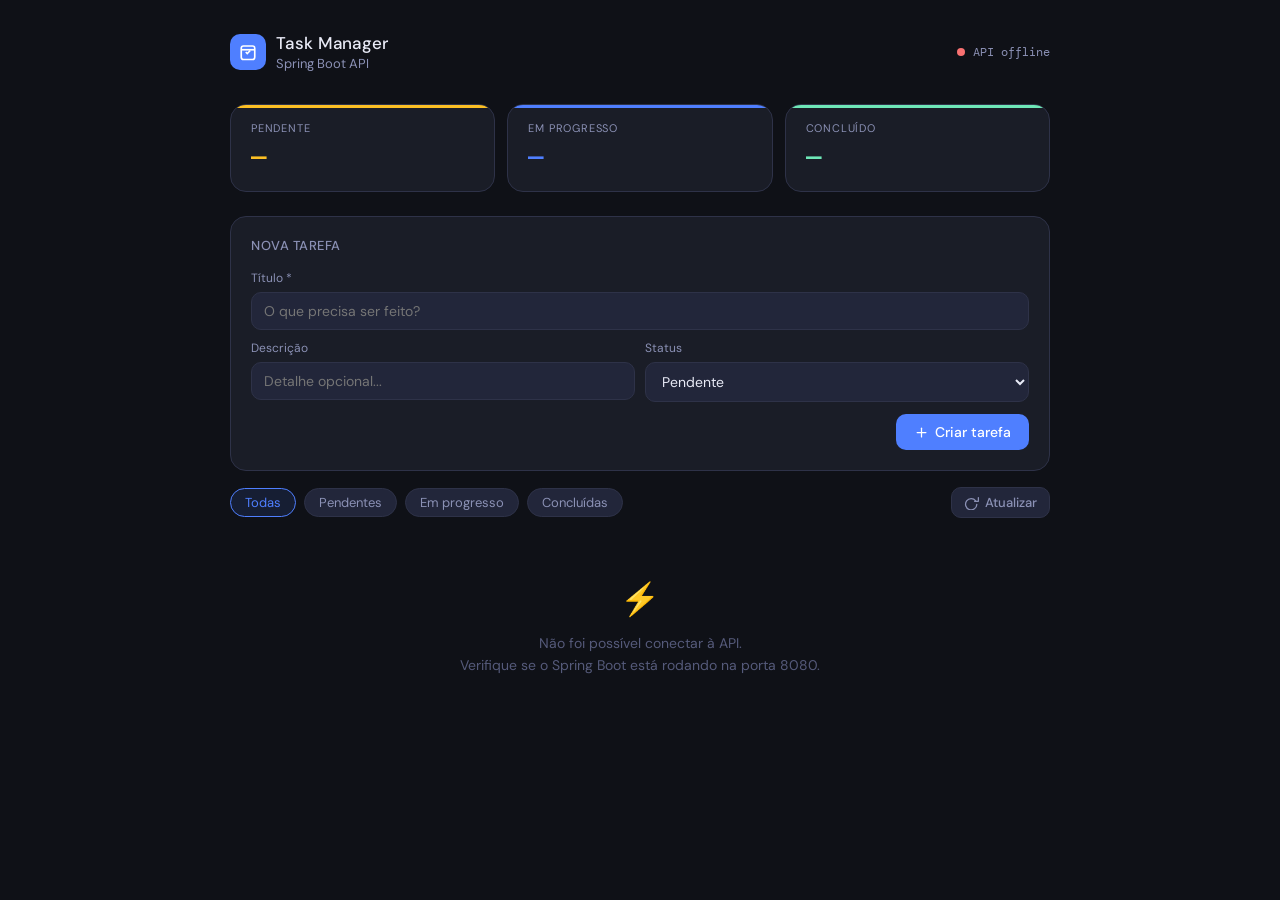
==== src/main/resources/static/index.html @ 9f009d77 "feat: add frontend interface" ====
<!DOCTYPE html>
<html lang="pt-BR">
<head>
  <meta charset="UTF-8" />
  <meta name="viewport" content="width=device-width, initial-scale=1.0" />
  <title>Task Manager</title>
  <link rel="preconnect" href="https://fonts.googleapis.com" />
  <link href="https://fonts.googleapis.com/css2?family=DM+Sans:wght@400;500&family=DM+Mono:wght@400;500&display=swap" rel="stylesheet" />
  <style>
    *{box-sizing:border-box;margin:0;padding:0}
    :root{
      --bg:#0f1117;--surface:#1a1d27;--surface2:#22263a;--border:#2e3248;
      --accent:#4f7fff;--accent2:#6ee7b7;--danger:#f87171;--warn:#fbbf24;
      --txt:#e8eaf6;--txt2:#8b91b5;--txt3:#555a7a;
      --pending:#fbbf24;--inprogress:#4f7fff;--completed:#6ee7b7;
      --r:10px;--r2:16px;
    }
    body{font-family:'DM Sans',sans-serif;background:var(--bg);color:var(--txt);min-height:100vh;padding:0}

    .app{max-width:860px;margin:0 auto;padding:2rem 1.25rem}

    .header{display:flex;align-items:center;justify-content:space-between;margin-bottom:2rem}
    .logo{display:flex;align-items:center;gap:10px}
    .logo-icon{width:36px;height:36px;background:var(--accent);border-radius:10px;display:flex;align-items:center;justify-content:center}
    .logo-icon svg{width:18px;height:18px;fill:none;stroke:#fff;stroke-width:2.2}
    .logo h1{font-size:17px;font-weight:500;letter-spacing:.3px}
    .logo span{color:var(--txt2);font-size:13px;margin-top:1px;display:block}

    .status-bar{display:flex;gap:8px;align-items:center}
    .dot{width:8px;height:8px;border-radius:50%;background:var(--accent2);animation:pulse 2s infinite}
    @keyframes pulse{0%,100%{opacity:1}50%{opacity:.4}}
    .api-status{font-size:12px;color:var(--txt2);font-family:'DM Mono',monospace}

    .metrics{display:grid;grid-template-columns:repeat(3,1fr);gap:12px;margin-bottom:1.5rem}
    .metric{background:var(--surface);border:1px solid var(--border);border-radius:var(--r2);padding:1rem 1.25rem;position:relative;overflow:hidden}
    .metric::before{content:'';position:absolute;top:0;left:0;right:0;height:3px;border-radius:3px 3px 0 0}
    .metric.m-pending::before{background:var(--pending)}
    .metric.m-progress::before{background:var(--inprogress)}
    .metric.m-done::before{background:var(--completed)}
    .metric-label{font-size:11px;color:var(--txt2);letter-spacing:.8px;text-transform:uppercase;margin-bottom:6px}
    .metric-val{font-size:26px;font-weight:500;font-family:'DM Mono',monospace}
    .m-pending .metric-val{color:var(--pending)}
    .m-progress .metric-val{color:var(--inprogress)}
    .m-done .metric-val{color:var(--completed)}

    .panel{background:var(--surface);border:1px solid var(--border);border-radius:var(--r2);padding:1.25rem;margin-bottom:1rem}
    .panel-title{font-size:13px;font-weight:500;color:var(--txt2);letter-spacing:.5px;text-transform:uppercase;margin-bottom:1rem}

    .form-row{display:grid;grid-template-columns:1fr;gap:10px}
    .form-group{display:flex;flex-direction:column;gap:6px}
    .form-group label{font-size:12px;color:var(--txt2)}
    .form-group input,.form-group select{
      background:var(--surface2);border:1px solid var(--border);
      color:var(--txt);border-radius:var(--r);padding:9px 12px;
      font-family:'DM Sans',sans-serif;font-size:14px;outline:none;transition:border .15s
    }
    .form-group input:focus,.form-group select:focus{border-color:var(--accent)}
    .form-group select option{background:var(--surface2)}

    .form-extra{display:grid;grid-template-columns:1fr 1fr;gap:10px;margin-top:10px}

    .btn{border:none;cursor:pointer;border-radius:var(--r);font-family:'DM Sans',sans-serif;font-size:14px;font-weight:500;transition:all .15s;display:flex;align-items:center;gap:6px;white-space:nowrap}
    .btn-primary{background:var(--accent);color:#fff;padding:9px 18px}
    .btn-primary:hover{background:#3d6ef0}
    .btn-ghost{background:var(--surface2);color:var(--txt2);padding:9px 14px;border:1px solid var(--border)}
    .btn-ghost:hover{color:var(--txt);border-color:var(--accent)}
    .btn-icon{background:transparent;color:var(--txt3);padding:6px;border:none;border-radius:6px;cursor:pointer;display:flex;align-items:center;transition:all .15s}
    .btn-icon:hover{color:var(--txt);background:var(--surface2)}
    .btn-danger{background:transparent;color:var(--danger);padding:6px;border:none;border-radius:6px;cursor:pointer;display:flex;align-items:center;transition:all .15s}
    .btn-danger:hover{background:rgba(248,113,113,.12)}

    .filters{display:flex;gap:8px;flex-wrap:wrap}
    .filter-btn{background:var(--surface2);border:1px solid var(--border);color:var(--txt2);border-radius:20px;padding:5px 14px;font-size:13px;cursor:pointer;transition:all .15s;font-family:'DM Sans',sans-serif}
    .filter-btn.f-all.active{border-color:var(--accent);background:rgba(79,127,255,.12);color:var(--accent)}
    .filter-btn.f-pending.active{border-color:var(--pending);background:rgba(251,191,36,.12);color:var(--pending)}
    .filter-btn.f-progress.active{border-color:var(--inprogress);background:rgba(79,127,255,.12);color:var(--inprogress)}
    .filter-btn.f-done.active{border-color:var(--completed);background:rgba(110,231,183,.12);color:var(--completed)}

    .tasks-list{display:flex;flex-direction:column;gap:8px;margin-top:1rem}
    .task-card{background:var(--surface2);border:1px solid var(--border);border-radius:var(--r2);padding:1rem 1.25rem;display:flex;align-items:flex-start;gap:12px;transition:border .15s;animation:fadeIn .2s ease}
    @keyframes fadeIn{from{opacity:0;transform:translateY(6px)}to{opacity:1;transform:none}}
    .task-card:hover{border-color:var(--accent)}

    .task-check{width:20px;height:20px;border-radius:50%;border:2px solid var(--border);flex-shrink:0;cursor:pointer;display:flex;align-items:center;justify-content:center;transition:all .15s;margin-top:2px}
    .task-check.done{background:var(--completed);border-color:var(--completed)}
    .task-check.done svg{display:block}
    .task-check svg{display:none;width:10px;height:10px;fill:none;stroke:#0f1117;stroke-width:3}
    .task-check:hover{border-color:var(--completed)}

    .task-body{flex:1;min-width:0}
    .task-title{font-size:15px;font-weight:500;line-height:1.4;margin-bottom:3px;overflow:hidden;text-overflow:ellipsis;white-space:nowrap}
    .task-card.status-COMPLETED .task-title{color:var(--txt3);text-decoration:line-through}
    .task-desc{font-size:13px;color:var(--txt2);line-height:1.5;margin-bottom:8px;overflow:hidden;text-overflow:ellipsis;white-space:nowrap}
    .task-meta{display:flex;align-items:center;gap:10px}

    .badge{font-size:11px;font-weight:500;padding:3px 10px;border-radius:20px;font-family:'DM Mono',monospace;letter-spacing:.3px}
    .badge-PENDING{background:rgba(251,191,36,.15);color:var(--pending);border:1px solid rgba(251,191,36,.3)}
    .badge-IN_PROGRESS{background:rgba(79,127,255,.15);color:var(--inprogress);border:1px solid rgba(79,127,255,.3)}
    .badge-COMPLETED{background:rgba(110,231,183,.15);color:var(--completed);border:1px solid rgba(110,231,183,.3)}

    .task-date{font-size:11px;color:var(--txt3);font-family:'DM Mono',monospace}
    .task-actions{display:flex;gap:2px;flex-shrink:0}

    .empty{text-align:center;padding:3rem 1rem;color:var(--txt3)}
    .empty-icon{font-size:32px;margin-bottom:.75rem}
    .empty p{font-size:14px;line-height:1.6}

    .toast{position:fixed;bottom:1.5rem;left:50%;transform:translateX(-50%);background:var(--surface2);border:1px solid var(--border);border-radius:var(--r);padding:10px 18px;font-size:13px;color:var(--txt);display:none;z-index:999;animation:fadeIn .2s ease;white-space:nowrap}
    .toast.show{display:block}
    .toast.err{border-color:var(--danger);color:var(--danger)}

    .edit-row{display:none;margin-top:10px;padding-top:10px;border-top:1px solid var(--border);gap:8px;align-items:end;flex-wrap:wrap}
    .edit-row.open{display:flex}
    .edit-row input,.edit-row select{background:var(--bg);border:1px solid var(--border);color:var(--txt);border-radius:8px;padding:7px 10px;font-family:'DM Sans',sans-serif;font-size:13px;outline:none}
    .edit-row input{flex:1;min-width:160px}
    .edit-row input:focus,.edit-row select:focus{border-color:var(--accent)}
    .edit-row select option{background:var(--surface2)}

    .loading{display:flex;justify-content:center;padding:2rem;color:var(--txt2);font-size:13px;gap:8px;align-items:center}
    .spinner{width:16px;height:16px;border:2px solid var(--border);border-top-color:var(--accent);border-radius:50%;animation:spin .7s linear infinite}
    @keyframes spin{to{transform:rotate(360deg)}}

    svg.icon{width:15px;height:15px;fill:none;stroke:currentColor;stroke-width:2;stroke-linecap:round;stroke-linejoin:round}

    @media(max-width:600px){
      .metrics{grid-template-columns:1fr 1fr}
      .metrics .m-done{grid-column:span 2}
      .form-extra{grid-template-columns:1fr}
    }
  </style>
</head>
<body>

<div class="app">
  <div class="header">
    <div class="logo">
      <div class="logo-icon">
        <svg viewBox="0 0 24 24"><path d="M9 12l2 2 4-4"/><rect x="3" y="4" width="18" height="18" rx="3"/><line x1="3" y1="9" x2="21" y2="9"/></svg>
      </div>
      <div>
        <h1>Task Manager</h1>
        <span>Spring Boot API</span>
      </div>
    </div>
    <div class="status-bar">
      <div class="dot" id="apiDot" style="background:var(--txt3)"></div>
      <span class="api-status" id="apiStatus">conectando...</span>
    </div>
  </div>

  <div class="metrics">
    <div class="metric m-pending">
      <div class="metric-label">Pendente</div>
      <div class="metric-val" id="countPending">—</div>
    </div>
    <div class="metric m-progress">
      <div class="metric-label">Em progresso</div>
      <div class="metric-val" id="countProgress">—</div>
    </div>
    <div class="metric m-done">
      <div class="metric-label">Concluído</div>
      <div class="metric-val" id="countDone">—</div>
    </div>
  </div>

  <div class="panel">
    <div class="panel-title">Nova tarefa</div>
    <div class="form-row">
      <div class="form-group">
        <label>Título *</label>
        <input type="text" id="newTitle" placeholder="O que precisa ser feito?" />
      </div>
    </div>
    <div class="form-extra">
      <div class="form-group">
        <label>Descrição</label>
        <input type="text" id="newDesc" placeholder="Detalhe opcional..." />
      </div>
      <div class="form-group">
        <label>Status</label>
        <select id="newStatus">
          <option value="PENDING">Pendente</option>
          <option value="IN_PROGRESS">Em progresso</option>
          <option value="COMPLETED">Concluído</option>
        </select>
      </div>
    </div>
    <div style="display:flex;justify-content:flex-end;margin-top:12px">
      <button class="btn btn-primary" onclick="createTask()">
        <svg class="icon" viewBox="0 0 24 24"><line x1="12" y1="5" x2="12" y2="19"/><line x1="5" y1="12" x2="19" y2="12"/></svg>
        Criar tarefa
      </button>
    </div>
  </div>

  <div style="display:flex;align-items:center;justify-content:space-between;margin-bottom:.75rem;flex-wrap:wrap;gap:8px">
    <div class="filters">
      <button class="filter-btn f-all active" onclick="setFilter('ALL',this)">Todas</button>
      <button class="filter-btn f-pending" onclick="setFilter('PENDING',this)">Pendentes</button>
      <button class="filter-btn f-progress" onclick="setFilter('IN_PROGRESS',this)">Em progresso</button>
      <button class="filter-btn f-done" onclick="setFilter('COMPLETED',this)">Concluídas</button>
    </div>
    <button class="btn btn-ghost" onclick="loadTasks()" style="font-size:13px;padding:6px 12px">
      <svg class="icon" viewBox="0 0 24 24"><polyline points="23 4 23 10 17 10"/><path d="M20.5 15a9 9 0 1 1-1.8-5.6"/></svg>
      Atualizar
    </button>
  </div>

  <div id="tasksList"></div>
</div>

<div class="toast" id="toast"></div>

<script>
  const API = 'http://localhost:8080/api/tasks';
  let allTasks = [];
  let currentFilter = 'ALL';

  async function loadTasks() {
    const list = document.getElementById('tasksList');
    list.innerHTML = '<div class="loading"><div class="spinner"></div> Carregando tarefas...</div>';
    try {
      const res = await fetch(API);
      if (!res.ok) throw new Error();
      allTasks = await res.json();
      setApiStatus(true);
      renderTasks();
      updateMetrics();
    } catch {
      setApiStatus(false);
      list.innerHTML = '<div class="empty"><div class="empty-icon">⚡</div><p>Não foi possível conectar à API.<br>Verifique se o Spring Boot está rodando na porta 8080.</p></div>';
    }
  }

  function setApiStatus(ok) {
    document.getElementById('apiDot').style.background = ok ? 'var(--accent2)' : 'var(--danger)';
    document.getElementById('apiStatus').textContent = ok ? 'API online' : 'API offline';
  }

  function updateMetrics() {
    document.getElementById('countPending').textContent = allTasks.filter(t => t.status === 'PENDING').length;
    document.getElementById('countProgress').textContent = allTasks.filter(t => t.status === 'IN_PROGRESS').length;
    document.getElementById('countDone').textContent = allTasks.filter(t => t.status === 'COMPLETED').length;
  }

  function setFilter(f, btn) {
    currentFilter = f;
    document.querySelectorAll('.filter-btn').forEach(b => b.classList.remove('active'));
    btn.classList.add('active');
    renderTasks();
  }

  function renderTasks() {
    const list = document.getElementById('tasksList');
    const filtered = currentFilter === 'ALL' ? allTasks : allTasks.filter(t => t.status === currentFilter);
    if (!filtered.length) {
      list.innerHTML = '<div class="empty"><div class="empty-icon">✓</div><p>Nenhuma tarefa encontrada.</p></div>';
      return;
    }
    list.innerHTML = '<div class="tasks-list">' + filtered.map(t => taskCard(t)).join('') + '</div>';
  }

  function taskCard(t) {
    const labels = { PENDING: 'Pendente', IN_PROGRESS: 'Em progresso', COMPLETED: 'Concluído' };
    const date = new Date(t.createdAt).toLocaleDateString('pt-BR', { day: '2-digit', month: 'short' });
    const isDone = t.status === 'COMPLETED';
    return `
    <div class="task-card status-${t.status}" id="card-${t.id}">
      <div class="task-check ${isDone ? 'done' : ''}" onclick="toggleDone(${t.id},'${t.status}','${(t.title || '').replace(/'/g, "\\'")}','${(t.description || '').replace(/'/g, "\\'")}')">
        <svg viewBox="0 0 12 12"><polyline points="2 6 5 9 10 3"/></svg>
      </div>
      <div class="task-body">
        <div class="task-title">${escHtml(t.title)}</div>
        ${t.description ? `<div class="task-desc">${escHtml(t.description)}</div>` : ''}
        <div class="task-meta">
          <span class="badge badge-${t.status}">${labels[t.status]}</span>
          <span class="task-date">${date}</span>
        </div>
        <div class="edit-row" id="edit-${t.id}">
          <input type="text" id="et-${t.id}" value="${escHtml(t.title)}" placeholder="Título" />
          <select id="es-${t.id}">
            <option value="PENDING" ${t.status === 'PENDING' ? 'selected' : ''}>Pendente</option>
            <option value="IN_PROGRESS" ${t.status === 'IN_PROGRESS' ? 'selected' : ''}>Em progresso</option>
            <option value="COMPLETED" ${t.status === 'COMPLETED' ? 'selected' : ''}>Concluído</option>
          </select>
          <button class="btn btn-primary" style="padding:7px 12px;font-size:13px" onclick="saveEdit(${t.id},'${(t.description || '').replace(/'/g, "\\'")}')">Salvar</button>
          <button class="btn btn-ghost" style="padding:7px 12px;font-size:13px" onclick="toggleEdit(${t.id})">Cancelar</button>
        </div>
      </div>
      <div class="task-actions">
        <button class="btn-icon" title="Editar" onclick="toggleEdit(${t.id})">
          <svg class="icon" viewBox="0 0 24 24"><path d="M11 4H4a2 2 0 0 0-2 2v14a2 2 0 0 0 2 2h14a2 2 0 0 0 2-2v-7"/><path d="M18.5 2.5a2.121 2.121 0 0 1 3 3L12 15l-4 1 1-4 9.5-9.5z"/></svg>
        </button>
        <button class="btn-danger" title="Deletar" onclick="deleteTask(${t.id})">
          <svg class="icon" viewBox="0 0 24 24"><polyline points="3 6 5 6 21 6"/><path d="M19 6l-1 14H6L5 6"/><path d="M10 11v6"/><path d="M14 11v6"/><path d="M9 6V4h6v2"/></svg>
        </button>
      </div>
    </div>`;
  }

  function toggleEdit(id) {
    document.getElementById('edit-' + id).classList.toggle('open');
  }

  async function saveEdit(id, desc) {
    const title = document.getElementById('et-' + id).value.trim();
    const status = document.getElementById('es-' + id).value;
    if (!title) { toast('Título obrigatório', true); return; }
    try {
      const res = await fetch(`${API}/${id}`, {
        method: 'PUT',
        headers: { 'Content-Type': 'application/json' },
        body: JSON.stringify({ title, description: desc || null, status })
      });
      if (!res.ok) throw new Error();
      toast('Tarefa atualizada!');
      loadTasks();
    } catch { toast('Erro ao atualizar', true); }
  }

  async function toggleDone(id, status, title, desc) {
    const newStatus = status === 'COMPLETED' ? 'PENDING' : 'COMPLETED';
    try {
      await fetch(`${API}/${id}`, {
        method: 'PUT',
        headers: { 'Content-Type': 'application/json' },
        body: JSON.stringify({ title, description: desc || null, status: newStatus })
      });
      loadTasks();
    } catch { toast('Erro ao atualizar', true); }
  }

  async function createTask() {
    const title = document.getElementById('newTitle').value.trim();
    const description = document.getElementById('newDesc').value.trim();
    const status = document.getElementById('newStatus').value;
    if (!title) { toast('Informe o título da tarefa', true); return; }
    try {
      const res = await fetch(API, {
        method: 'POST',
        headers: { 'Content-Type': 'application/json' },
        body: JSON.stringify({ title, description: description || null, status })
      });
      if (!res.ok) throw new Error();
      document.getElementById('newTitle').value = '';
      document.getElementById('newDesc').value = '';
      document.getElementById('newStatus').value = 'PENDING';
      toast('Tarefa criada!');
      loadTasks();
    } catch { toast('Erro ao criar tarefa', true); }
  }

  async function deleteTask(id) {
    try {
      await fetch(`${API}/${id}`, { method: 'DELETE' });
      toast('Tarefa removida');
      loadTasks();
    } catch { toast('Erro ao deletar', true); }
  }

  function escHtml(s) {
    return String(s || '').replace(/&/g, '&amp;').replace(/</g, '&lt;').replace(/>/g, '&gt;').replace(/"/g, '&quot;');
  }

  let toastTimer;
  function toast(msg, err = false) {
    const t = document.getElementById('toast');
    t.textContent = msg;
    t.className = 'toast show' + (err ? ' err' : '');
    clearTimeout(toastTimer);
    toastTimer = setTimeout(() => t.classList.remove('show'), 2500);
  }

  loadTasks();
</script>
</body>
</html>
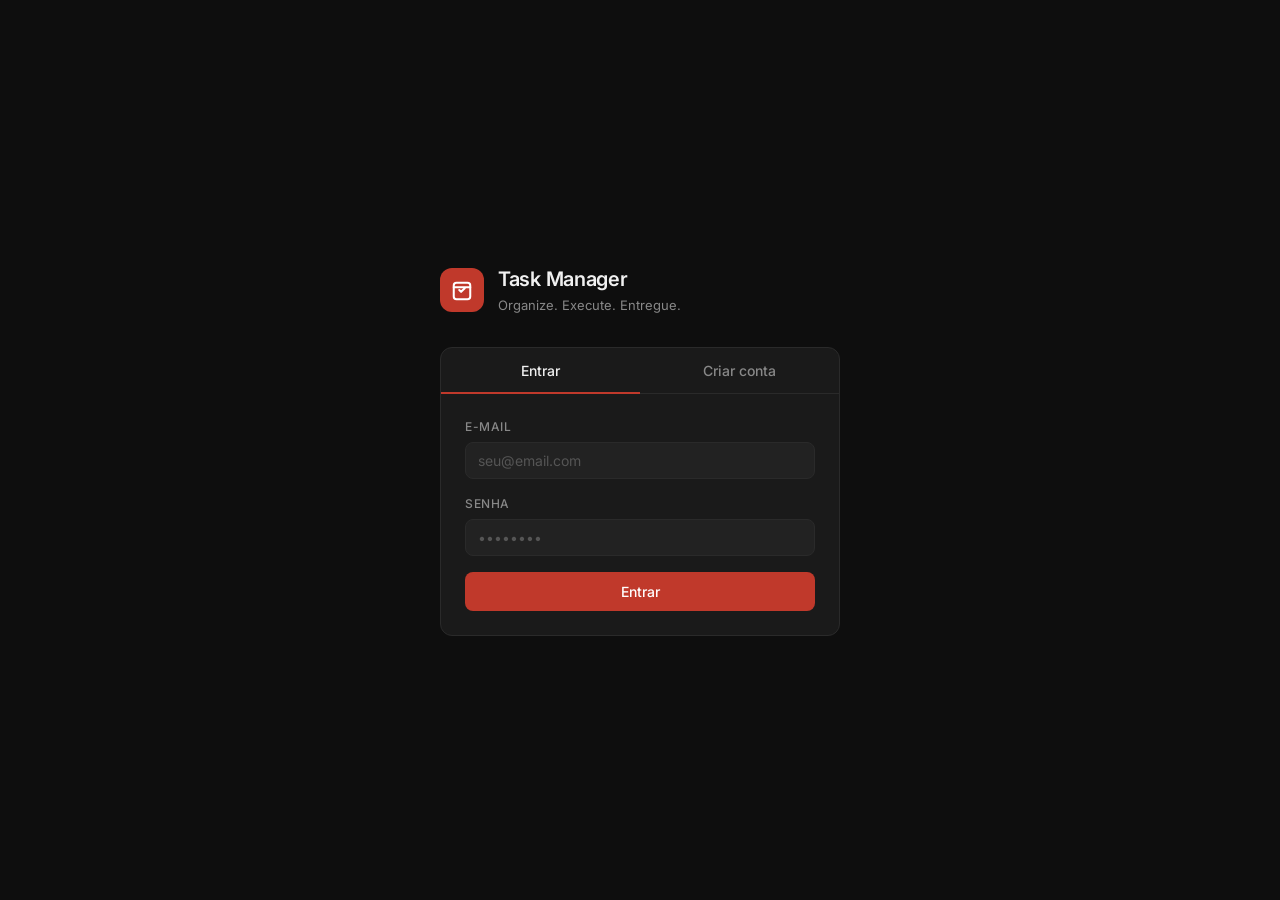
==== commit 32963577: "feat: redesign frontend with auth screens and sidebar layout" ====
--- a/src/main/resources/static/index.html
+++ b/src/main/resources/static/index.html
@@ -1,377 +1,211 @@
 <!DOCTYPE html>
-<html lang="pt-BR">
+<html lang="pt-BR" data-theme="dark">
 <head>
   <meta charset="UTF-8" />
   <meta name="viewport" content="width=device-width, initial-scale=1.0" />
   <title>Task Manager</title>
   <link rel="preconnect" href="https://fonts.googleapis.com" />
-  <link href="https://fonts.googleapis.com/css2?family=DM+Sans:wght@400;500&family=DM+Mono:wght@400;500&display=swap" rel="stylesheet" />
-  <style>
-    *{box-sizing:border-box;margin:0;padding:0}
-    :root{
-      --bg:#0f1117;--surface:#1a1d27;--surface2:#22263a;--border:#2e3248;
-      --accent:#4f7fff;--accent2:#6ee7b7;--danger:#f87171;--warn:#fbbf24;
-      --txt:#e8eaf6;--txt2:#8b91b5;--txt3:#555a7a;
-      --pending:#fbbf24;--inprogress:#4f7fff;--completed:#6ee7b7;
-      --r:10px;--r2:16px;
-    }
-    body{font-family:'DM Sans',sans-serif;background:var(--bg);color:var(--txt);min-height:100vh;padding:0}
-
-    .app{max-width:860px;margin:0 auto;padding:2rem 1.25rem}
-
-    .header{display:flex;align-items:center;justify-content:space-between;margin-bottom:2rem}
-    .logo{display:flex;align-items:center;gap:10px}
-    .logo-icon{width:36px;height:36px;background:var(--accent);border-radius:10px;display:flex;align-items:center;justify-content:center}
-    .logo-icon svg{width:18px;height:18px;fill:none;stroke:#fff;stroke-width:2.2}
-    .logo h1{font-size:17px;font-weight:500;letter-spacing:.3px}
-    .logo span{color:var(--txt2);font-size:13px;margin-top:1px;display:block}
-
-    .status-bar{display:flex;gap:8px;align-items:center}
-    .dot{width:8px;height:8px;border-radius:50%;background:var(--accent2);animation:pulse 2s infinite}
-    @keyframes pulse{0%,100%{opacity:1}50%{opacity:.4}}
-    .api-status{font-size:12px;color:var(--txt2);font-family:'DM Mono',monospace}
-
-    .metrics{display:grid;grid-template-columns:repeat(3,1fr);gap:12px;margin-bottom:1.5rem}
-    .metric{background:var(--surface);border:1px solid var(--border);border-radius:var(--r2);padding:1rem 1.25rem;position:relative;overflow:hidden}
-    .metric::before{content:'';position:absolute;top:0;left:0;right:0;height:3px;border-radius:3px 3px 0 0}
-    .metric.m-pending::before{background:var(--pending)}
-    .metric.m-progress::before{background:var(--inprogress)}
-    .metric.m-done::before{background:var(--completed)}
-    .metric-label{font-size:11px;color:var(--txt2);letter-spacing:.8px;text-transform:uppercase;margin-bottom:6px}
-    .metric-val{font-size:26px;font-weight:500;font-family:'DM Mono',monospace}
-    .m-pending .metric-val{color:var(--pending)}
-    .m-progress .metric-val{color:var(--inprogress)}
-    .m-done .metric-val{color:var(--completed)}
-
-    .panel{background:var(--surface);border:1px solid var(--border);border-radius:var(--r2);padding:1.25rem;margin-bottom:1rem}
-    .panel-title{font-size:13px;font-weight:500;color:var(--txt2);letter-spacing:.5px;text-transform:uppercase;margin-bottom:1rem}
-
-    .form-row{display:grid;grid-template-columns:1fr;gap:10px}
-    .form-group{display:flex;flex-direction:column;gap:6px}
-    .form-group label{font-size:12px;color:var(--txt2)}
-    .form-group input,.form-group select{
-      background:var(--surface2);border:1px solid var(--border);
-      color:var(--txt);border-radius:var(--r);padding:9px 12px;
-      font-family:'DM Sans',sans-serif;font-size:14px;outline:none;transition:border .15s
-    }
-    .form-group input:focus,.form-group select:focus{border-color:var(--accent)}
-    .form-group select option{background:var(--surface2)}
-
-    .form-extra{display:grid;grid-template-columns:1fr 1fr;gap:10px;margin-top:10px}
-
-    .btn{border:none;cursor:pointer;border-radius:var(--r);font-family:'DM Sans',sans-serif;font-size:14px;font-weight:500;transition:all .15s;display:flex;align-items:center;gap:6px;white-space:nowrap}
-    .btn-primary{background:var(--accent);color:#fff;padding:9px 18px}
-    .btn-primary:hover{background:#3d6ef0}
-    .btn-ghost{background:var(--surface2);color:var(--txt2);padding:9px 14px;border:1px solid var(--border)}
-    .btn-ghost:hover{color:var(--txt);border-color:var(--accent)}
-    .btn-icon{background:transparent;color:var(--txt3);padding:6px;border:none;border-radius:6px;cursor:pointer;display:flex;align-items:center;transition:all .15s}
-    .btn-icon:hover{color:var(--txt);background:var(--surface2)}
-    .btn-danger{background:transparent;color:var(--danger);padding:6px;border:none;border-radius:6px;cursor:pointer;display:flex;align-items:center;transition:all .15s}
-    .btn-danger:hover{background:rgba(248,113,113,.12)}
-
-    .filters{display:flex;gap:8px;flex-wrap:wrap}
-    .filter-btn{background:var(--surface2);border:1px solid var(--border);color:var(--txt2);border-radius:20px;padding:5px 14px;font-size:13px;cursor:pointer;transition:all .15s;font-family:'DM Sans',sans-serif}
-    .filter-btn.f-all.active{border-color:var(--accent);background:rgba(79,127,255,.12);color:var(--accent)}
-    .filter-btn.f-pending.active{border-color:var(--pending);background:rgba(251,191,36,.12);color:var(--pending)}
-    .filter-btn.f-progress.active{border-color:var(--inprogress);background:rgba(79,127,255,.12);color:var(--inprogress)}
-    .filter-btn.f-done.active{border-color:var(--completed);background:rgba(110,231,183,.12);color:var(--completed)}
-
-    .tasks-list{display:flex;flex-direction:column;gap:8px;margin-top:1rem}
-    .task-card{background:var(--surface2);border:1px solid var(--border);border-radius:var(--r2);padding:1rem 1.25rem;display:flex;align-items:flex-start;gap:12px;transition:border .15s;animation:fadeIn .2s ease}
-    @keyframes fadeIn{from{opacity:0;transform:translateY(6px)}to{opacity:1;transform:none}}
-    .task-card:hover{border-color:var(--accent)}
-
-    .task-check{width:20px;height:20px;border-radius:50%;border:2px solid var(--border);flex-shrink:0;cursor:pointer;display:flex;align-items:center;justify-content:center;transition:all .15s;margin-top:2px}
-    .task-check.done{background:var(--completed);border-color:var(--completed)}
-    .task-check.done svg{display:block}
-    .task-check svg{display:none;width:10px;height:10px;fill:none;stroke:#0f1117;stroke-width:3}
-    .task-check:hover{border-color:var(--completed)}
-
-    .task-body{flex:1;min-width:0}
-    .task-title{font-size:15px;font-weight:500;line-height:1.4;margin-bottom:3px;overflow:hidden;text-overflow:ellipsis;white-space:nowrap}
-    .task-card.status-COMPLETED .task-title{color:var(--txt3);text-decoration:line-through}
-    .task-desc{font-size:13px;color:var(--txt2);line-height:1.5;margin-bottom:8px;overflow:hidden;text-overflow:ellipsis;white-space:nowrap}
-    .task-meta{display:flex;align-items:center;gap:10px}
-
-    .badge{font-size:11px;font-weight:500;padding:3px 10px;border-radius:20px;font-family:'DM Mono',monospace;letter-spacing:.3px}
-    .badge-PENDING{background:rgba(251,191,36,.15);color:var(--pending);border:1px solid rgba(251,191,36,.3)}
-    .badge-IN_PROGRESS{background:rgba(79,127,255,.15);color:var(--inprogress);border:1px solid rgba(79,127,255,.3)}
-    .badge-COMPLETED{background:rgba(110,231,183,.15);color:var(--completed);border:1px solid rgba(110,231,183,.3)}
-
-    .task-date{font-size:11px;color:var(--txt3);font-family:'DM Mono',monospace}
-    .task-actions{display:flex;gap:2px;flex-shrink:0}
-
-    .empty{text-align:center;padding:3rem 1rem;color:var(--txt3)}
-    .empty-icon{font-size:32px;margin-bottom:.75rem}
-    .empty p{font-size:14px;line-height:1.6}
-
-    .toast{position:fixed;bottom:1.5rem;left:50%;transform:translateX(-50%);background:var(--surface2);border:1px solid var(--border);border-radius:var(--r);padding:10px 18px;font-size:13px;color:var(--txt);display:none;z-index:999;animation:fadeIn .2s ease;white-space:nowrap}
-    .toast.show{display:block}
-    .toast.err{border-color:var(--danger);color:var(--danger)}
-
-    .edit-row{display:none;margin-top:10px;padding-top:10px;border-top:1px solid var(--border);gap:8px;align-items:end;flex-wrap:wrap}
-    .edit-row.open{display:flex}
-    .edit-row input,.edit-row select{background:var(--bg);border:1px solid var(--border);color:var(--txt);border-radius:8px;padding:7px 10px;font-family:'DM Sans',sans-serif;font-size:13px;outline:none}
-    .edit-row input{flex:1;min-width:160px}
-    .edit-row input:focus,.edit-row select:focus{border-color:var(--accent)}
-    .edit-row select option{background:var(--surface2)}
-
-    .loading{display:flex;justify-content:center;padding:2rem;color:var(--txt2);font-size:13px;gap:8px;align-items:center}
-    .spinner{width:16px;height:16px;border:2px solid var(--border);border-top-color:var(--accent);border-radius:50%;animation:spin .7s linear infinite}
-    @keyframes spin{to{transform:rotate(360deg)}}
-
-    svg.icon{width:15px;height:15px;fill:none;stroke:currentColor;stroke-width:2;stroke-linecap:round;stroke-linejoin:round}
-
-    @media(max-width:600px){
-      .metrics{grid-template-columns:1fr 1fr}
-      .metrics .m-done{grid-column:span 2}
-      .form-extra{grid-template-columns:1fr}
-    }
-  </style>
+  <link href="https://fonts.googleapis.com/css2?family=Inter:wght@400;500;600&family=JetBrains+Mono:wght@400;500&display=swap" rel="stylesheet" />
+  <link rel="stylesheet" href="css/style.css" />
 </head>
 <body>
 
-<div class="app">
-  <div class="header">
-    <div class="logo">
-      <div class="logo-icon">
-        <svg viewBox="0 0 24 24"><path d="M9 12l2 2 4-4"/><rect x="3" y="4" width="18" height="18" rx="3"/><line x1="3" y1="9" x2="21" y2="9"/></svg>
+<!-- AUTH SCREEN -->
+<div id="auth-screen">
+  <div class="auth-container">
+    <div class="auth-brand">
+      <div class="auth-logo">
+        <svg viewBox="0 0 24 24" fill="none" stroke="currentColor" stroke-width="2.2" stroke-linecap="round" stroke-linejoin="round">
+          <path d="M9 12l2 2 4-4"/>
+          <rect x="3" y="4" width="18" height="18" rx="3"/>
+          <line x1="3" y1="9" x2="21" y2="9"/>
+        </svg>
       </div>
       <div>
-        <h1>Task Manager</h1>
-        <span>Spring Boot API</span>
-      </div>
-    </div>
-    <div class="status-bar">
-      <div class="dot" id="apiDot" style="background:var(--txt3)"></div>
-      <span class="api-status" id="apiStatus">conectando...</span>
+        <h1 class="auth-title">Task Manager</h1>
+        <p class="auth-subtitle">Organize. Execute. Entregue.</p>
+      </div>
+    </div>
+
+    <div class="auth-card">
+      <div class="auth-tabs">
+        <button class="auth-tab active" id="tab-login" onclick="switchTab('login')">Entrar</button>
+        <button class="auth-tab" id="tab-register" onclick="switchTab('register')">Criar conta</button>
+      </div>
+
+      <!-- LOGIN FORM -->
+      <div id="form-login" class="auth-form">
+        <div class="field-group">
+          <label class="field-label">E-mail</label>
+          <input type="email" id="login-email" class="field-input" placeholder="seu@email.com" />
+        </div>
+        <div class="field-group">
+          <label class="field-label">Senha</label>
+          <input type="password" id="login-password" class="field-input" placeholder="••••••••" />
+        </div>
+        <div id="login-error" class="auth-error hidden"></div>
+        <button class="btn-primary full" onclick="handleLogin()">Entrar</button>
+      </div>
+
+      <!-- REGISTER FORM -->
+      <div id="form-register" class="auth-form hidden">
+        <div class="field-group">
+          <label class="field-label">Nome</label>
+          <input type="text" id="reg-name" class="field-input" placeholder="Seu nome" />
+        </div>
+        <div class="field-group">
+          <label class="field-label">E-mail</label>
+          <input type="email" id="reg-email" class="field-input" placeholder="seu@email.com" />
+        </div>
+        <div class="field-group">
+          <label class="field-label">Senha</label>
+          <input type="password" id="reg-password" class="field-input" placeholder="Mínimo 6 caracteres" />
+        </div>
+        <div id="reg-error" class="auth-error hidden"></div>
+        <button class="btn-primary full" onclick="handleRegister()">Criar conta</button>
+      </div>
     </div>
   </div>
-
-  <div class="metrics">
-    <div class="metric m-pending">
-      <div class="metric-label">Pendente</div>
-      <div class="metric-val" id="countPending">—</div>
-    </div>
-    <div class="metric m-progress">
-      <div class="metric-label">Em progresso</div>
-      <div class="metric-val" id="countProgress">—</div>
-    </div>
-    <div class="metric m-done">
-      <div class="metric-label">Concluído</div>
-      <div class="metric-val" id="countDone">—</div>
-    </div>
-  </div>
-
-  <div class="panel">
-    <div class="panel-title">Nova tarefa</div>
-    <div class="form-row">
-      <div class="form-group">
-        <label>Título *</label>
-        <input type="text" id="newTitle" placeholder="O que precisa ser feito?" />
-      </div>
-    </div>
-    <div class="form-extra">
-      <div class="form-group">
-        <label>Descrição</label>
-        <input type="text" id="newDesc" placeholder="Detalhe opcional..." />
-      </div>
-      <div class="form-group">
-        <label>Status</label>
-        <select id="newStatus">
+</div>
+
+<!-- APP SCREEN -->
+<div id="app-screen" class="hidden">
+  <aside class="sidebar">
+    <div class="sidebar-top">
+      <div class="sidebar-brand">
+        <div class="sidebar-logo">
+          <svg viewBox="0 0 24 24" fill="none" stroke="currentColor" stroke-width="2.2" stroke-linecap="round" stroke-linejoin="round">
+            <path d="M9 12l2 2 4-4"/>
+            <rect x="3" y="4" width="18" height="18" rx="3"/>
+            <line x1="3" y1="9" x2="21" y2="9"/>
+          </svg>
+        </div>
+        <span class="sidebar-brand-name">TaskManager</span>
+      </div>
+
+      <nav class="sidebar-nav">
+        <button class="nav-item active" onclick="setView('all', this)">
+          <svg class="nav-icon" viewBox="0 0 24 24" fill="none" stroke="currentColor" stroke-width="2" stroke-linecap="round" stroke-linejoin="round">
+            <rect x="3" y="3" width="7" height="7"/><rect x="14" y="3" width="7" height="7"/>
+            <rect x="14" y="14" width="7" height="7"/><rect x="3" y="14" width="7" height="7"/>
+          </svg>
+          <span>Todas as tarefas</span>
+          <span class="nav-count" id="count-all">0</span>
+        </button>
+        <button class="nav-item" onclick="setView('PENDING', this)">
+          <svg class="nav-icon" viewBox="0 0 24 24" fill="none" stroke="currentColor" stroke-width="2" stroke-linecap="round" stroke-linejoin="round">
+            <circle cx="12" cy="12" r="10"/><polyline points="12 6 12 12 16 14"/>
+          </svg>
+          <span>Pendentes</span>
+          <span class="nav-count" id="count-pending">0</span>
+        </button>
+        <button class="nav-item" onclick="setView('IN_PROGRESS', this)">
+          <svg class="nav-icon" viewBox="0 0 24 24" fill="none" stroke="currentColor" stroke-width="2" stroke-linecap="round" stroke-linejoin="round">
+            <polyline points="23 4 23 10 17 10"/><path d="M20.49 15a9 9 0 1 1-2.12-9.36L23 10"/>
+          </svg>
+          <span>Em progresso</span>
+          <span class="nav-count" id="count-progress">0</span>
+        </button>
+        <button class="nav-item" onclick="setView('COMPLETED', this)">
+          <svg class="nav-icon" viewBox="0 0 24 24" fill="none" stroke="currentColor" stroke-width="2" stroke-linecap="round" stroke-linejoin="round">
+            <polyline points="20 6 9 17 4 12"/>
+          </svg>
+          <span>Concluídas</span>
+          <span class="nav-count" id="count-done">0</span>
+        </button>
+      </nav>
+    </div>
+
+    <div class="sidebar-bottom">
+      <button class="theme-toggle" onclick="toggleTheme()" title="Alternar tema">
+        <svg id="icon-moon" class="nav-icon" viewBox="0 0 24 24" fill="none" stroke="currentColor" stroke-width="2" stroke-linecap="round" stroke-linejoin="round">
+          <path d="M21 12.79A9 9 0 1 1 11.21 3 7 7 0 0 0 21 12.79z"/>
+        </svg>
+        <svg id="icon-sun" class="nav-icon hidden" viewBox="0 0 24 24" fill="none" stroke="currentColor" stroke-width="2" stroke-linecap="round" stroke-linejoin="round">
+          <circle cx="12" cy="12" r="5"/><line x1="12" y1="1" x2="12" y2="3"/>
+          <line x1="12" y1="21" x2="12" y2="23"/><line x1="4.22" y1="4.22" x2="5.64" y2="5.64"/>
+          <line x1="18.36" y1="18.36" x2="19.78" y2="19.78"/><line x1="1" y1="12" x2="3" y2="12"/>
+          <line x1="21" y1="12" x2="23" y2="12"/><line x1="4.22" y1="19.78" x2="5.64" y2="18.36"/>
+          <line x1="18.36" y1="5.64" x2="19.78" y2="4.22"/>
+        </svg>
+        <span>Alternar tema</span>
+      </button>
+      <button class="logout-btn" onclick="handleLogout()">
+        <svg class="nav-icon" viewBox="0 0 24 24" fill="none" stroke="currentColor" stroke-width="2" stroke-linecap="round" stroke-linejoin="round">
+          <path d="M9 21H5a2 2 0 0 1-2-2V5a2 2 0 0 1 2-2h4"/>
+          <polyline points="16 17 21 12 16 7"/><line x1="21" y1="12" x2="9" y2="12"/>
+        </svg>
+        <span>Sair</span>
+      </button>
+    </div>
+  </aside>
+
+  <main class="main">
+    <div class="main-header">
+      <div>
+        <h2 class="main-title" id="view-title">Todas as tarefas</h2>
+        <p class="main-subtitle" id="view-subtitle">Gerencie todas as suas tarefas</p>
+      </div>
+      <button class="btn-primary" onclick="openModal()">
+        <svg viewBox="0 0 24 24" fill="none" stroke="currentColor" stroke-width="2.5" stroke-linecap="round" stroke-linejoin="round" width="16" height="16">
+          <line x1="12" y1="5" x2="12" y2="19"/><line x1="5" y1="12" x2="19" y2="12"/>
+        </svg>
+        Nova tarefa
+      </button>
+    </div>
+
+    <div id="tasks-container">
+      <div class="loading-state">
+        <div class="spinner"></div>
+        <span>Carregando tarefas...</span>
+      </div>
+    </div>
+  </main>
+</div>
+
+<!-- MODAL NOVA TAREFA -->
+<div id="modal-overlay" class="modal-overlay hidden" onclick="closeModalOnOverlay(event)">
+  <div class="modal">
+    <div class="modal-header">
+      <h3 class="modal-title" id="modal-title-text">Nova tarefa</h3>
+      <button class="modal-close" onclick="closeModal()">
+        <svg viewBox="0 0 24 24" fill="none" stroke="currentColor" stroke-width="2" stroke-linecap="round" stroke-linejoin="round" width="18" height="18">
+          <line x1="18" y1="6" x2="6" y2="18"/><line x1="6" y1="6" x2="18" y2="18"/>
+        </svg>
+      </button>
+    </div>
+    <div class="modal-body">
+      <input type="hidden" id="modal-task-id" value="" />
+      <div class="field-group">
+        <label class="field-label">Título <span class="required">*</span></label>
+        <input type="text" id="modal-title" class="field-input" placeholder="O que precisa ser feito?" />
+      </div>
+      <div class="field-group">
+        <label class="field-label">Descrição</label>
+        <textarea id="modal-desc" class="field-input field-textarea" placeholder="Detalhes opcionais..."></textarea>
+      </div>
+      <div class="field-group">
+        <label class="field-label">Status</label>
+        <select id="modal-status" class="field-input">
           <option value="PENDING">Pendente</option>
           <option value="IN_PROGRESS">Em progresso</option>
-          <option value="COMPLETED">Concluído</option>
+          <option value="COMPLETED">Concluída</option>
         </select>
       </div>
     </div>
-    <div style="display:flex;justify-content:flex-end;margin-top:12px">
-      <button class="btn btn-primary" onclick="createTask()">
-        <svg class="icon" viewBox="0 0 24 24"><line x1="12" y1="5" x2="12" y2="19"/><line x1="5" y1="12" x2="19" y2="12"/></svg>
-        Criar tarefa
-      </button>
+    <div class="modal-footer">
+      <button class="btn-ghost" onclick="closeModal()">Cancelar</button>
+      <button class="btn-primary" onclick="saveTask()">Salvar tarefa</button>
     </div>
   </div>
-
-  <div style="display:flex;align-items:center;justify-content:space-between;margin-bottom:.75rem;flex-wrap:wrap;gap:8px">
-    <div class="filters">
-      <button class="filter-btn f-all active" onclick="setFilter('ALL',this)">Todas</button>
-      <button class="filter-btn f-pending" onclick="setFilter('PENDING',this)">Pendentes</button>
-      <button class="filter-btn f-progress" onclick="setFilter('IN_PROGRESS',this)">Em progresso</button>
-      <button class="filter-btn f-done" onclick="setFilter('COMPLETED',this)">Concluídas</button>
-    </div>
-    <button class="btn btn-ghost" onclick="loadTasks()" style="font-size:13px;padding:6px 12px">
-      <svg class="icon" viewBox="0 0 24 24"><polyline points="23 4 23 10 17 10"/><path d="M20.5 15a9 9 0 1 1-1.8-5.6"/></svg>
-      Atualizar
-    </button>
-  </div>
-
-  <div id="tasksList"></div>
 </div>
 
-<div class="toast" id="toast"></div>
-
-<script>
-  const API = 'http://localhost:8080/api/tasks';
-  let allTasks = [];
-  let currentFilter = 'ALL';
-
-  async function loadTasks() {
-    const list = document.getElementById('tasksList');
-    list.innerHTML = '<div class="loading"><div class="spinner"></div> Carregando tarefas...</div>';
-    try {
-      const res = await fetch(API);
-      if (!res.ok) throw new Error();
-      allTasks = await res.json();
-      setApiStatus(true);
-      renderTasks();
-      updateMetrics();
-    } catch {
-      setApiStatus(false);
-      list.innerHTML = '<div class="empty"><div class="empty-icon">⚡</div><p>Não foi possível conectar à API.<br>Verifique se o Spring Boot está rodando na porta 8080.</p></div>';
-    }
-  }
-
-  function setApiStatus(ok) {
-    document.getElementById('apiDot').style.background = ok ? 'var(--accent2)' : 'var(--danger)';
-    document.getElementById('apiStatus').textContent = ok ? 'API online' : 'API offline';
-  }
-
-  function updateMetrics() {
-    document.getElementById('countPending').textContent = allTasks.filter(t => t.status === 'PENDING').length;
-    document.getElementById('countProgress').textContent = allTasks.filter(t => t.status === 'IN_PROGRESS').length;
-    document.getElementById('countDone').textContent = allTasks.filter(t => t.status === 'COMPLETED').length;
-  }
-
-  function setFilter(f, btn) {
-    currentFilter = f;
-    document.querySelectorAll('.filter-btn').forEach(b => b.classList.remove('active'));
-    btn.classList.add('active');
-    renderTasks();
-  }
-
-  function renderTasks() {
-    const list = document.getElementById('tasksList');
-    const filtered = currentFilter === 'ALL' ? allTasks : allTasks.filter(t => t.status === currentFilter);
-    if (!filtered.length) {
-      list.innerHTML = '<div class="empty"><div class="empty-icon">✓</div><p>Nenhuma tarefa encontrada.</p></div>';
-      return;
-    }
-    list.innerHTML = '<div class="tasks-list">' + filtered.map(t => taskCard(t)).join('') + '</div>';
-  }
-
-  function taskCard(t) {
-    const labels = { PENDING: 'Pendente', IN_PROGRESS: 'Em progresso', COMPLETED: 'Concluído' };
-    const date = new Date(t.createdAt).toLocaleDateString('pt-BR', { day: '2-digit', month: 'short' });
-    const isDone = t.status === 'COMPLETED';
-    return `
-    <div class="task-card status-${t.status}" id="card-${t.id}">
-      <div class="task-check ${isDone ? 'done' : ''}" onclick="toggleDone(${t.id},'${t.status}','${(t.title || '').replace(/'/g, "\\'")}','${(t.description || '').replace(/'/g, "\\'")}')">
-        <svg viewBox="0 0 12 12"><polyline points="2 6 5 9 10 3"/></svg>
-      </div>
-      <div class="task-body">
-        <div class="task-title">${escHtml(t.title)}</div>
-        ${t.description ? `<div class="task-desc">${escHtml(t.description)}</div>` : ''}
-        <div class="task-meta">
-          <span class="badge badge-${t.status}">${labels[t.status]}</span>
-          <span class="task-date">${date}</span>
-        </div>
-        <div class="edit-row" id="edit-${t.id}">
-          <input type="text" id="et-${t.id}" value="${escHtml(t.title)}" placeholder="Título" />
-          <select id="es-${t.id}">
-            <option value="PENDING" ${t.status === 'PENDING' ? 'selected' : ''}>Pendente</option>
-            <option value="IN_PROGRESS" ${t.status === 'IN_PROGRESS' ? 'selected' : ''}>Em progresso</option>
-            <option value="COMPLETED" ${t.status === 'COMPLETED' ? 'selected' : ''}>Concluído</option>
-          </select>
-          <button class="btn btn-primary" style="padding:7px 12px;font-size:13px" onclick="saveEdit(${t.id},'${(t.description || '').replace(/'/g, "\\'")}')">Salvar</button>
-          <button class="btn btn-ghost" style="padding:7px 12px;font-size:13px" onclick="toggleEdit(${t.id})">Cancelar</button>
-        </div>
-      </div>
-      <div class="task-actions">
-        <button class="btn-icon" title="Editar" onclick="toggleEdit(${t.id})">
-          <svg class="icon" viewBox="0 0 24 24"><path d="M11 4H4a2 2 0 0 0-2 2v14a2 2 0 0 0 2 2h14a2 2 0 0 0 2-2v-7"/><path d="M18.5 2.5a2.121 2.121 0 0 1 3 3L12 15l-4 1 1-4 9.5-9.5z"/></svg>
-        </button>
-        <button class="btn-danger" title="Deletar" onclick="deleteTask(${t.id})">
-          <svg class="icon" viewBox="0 0 24 24"><polyline points="3 6 5 6 21 6"/><path d="M19 6l-1 14H6L5 6"/><path d="M10 11v6"/><path d="M14 11v6"/><path d="M9 6V4h6v2"/></svg>
-        </button>
-      </div>
-    </div>`;
-  }
-
-  function toggleEdit(id) {
-    document.getElementById('edit-' + id).classList.toggle('open');
-  }
-
-  async function saveEdit(id, desc) {
-    const title = document.getElementById('et-' + id).value.trim();
-    const status = document.getElementById('es-' + id).value;
-    if (!title) { toast('Título obrigatório', true); return; }
-    try {
-      const res = await fetch(`${API}/${id}`, {
-        method: 'PUT',
-        headers: { 'Content-Type': 'application/json' },
-        body: JSON.stringify({ title, description: desc || null, status })
-      });
-      if (!res.ok) throw new Error();
-      toast('Tarefa atualizada!');
-      loadTasks();
-    } catch { toast('Erro ao atualizar', true); }
-  }
-
-  async function toggleDone(id, status, title, desc) {
-    const newStatus = status === 'COMPLETED' ? 'PENDING' : 'COMPLETED';
-    try {
-      await fetch(`${API}/${id}`, {
-        method: 'PUT',
-        headers: { 'Content-Type': 'application/json' },
-        body: JSON.stringify({ title, description: desc || null, status: newStatus })
-      });
-      loadTasks();
-    } catch { toast('Erro ao atualizar', true); }
-  }
-
-  async function createTask() {
-    const title = document.getElementById('newTitle').value.trim();
-    const description = document.getElementById('newDesc').value.trim();
-    const status = document.getElementById('newStatus').value;
-    if (!title) { toast('Informe o título da tarefa', true); return; }
-    try {
-      const res = await fetch(API, {
-        method: 'POST',
-        headers: { 'Content-Type': 'application/json' },
-        body: JSON.stringify({ title, description: description || null, status })
-      });
-      if (!res.ok) throw new Error();
-      document.getElementById('newTitle').value = '';
-      document.getElementById('newDesc').value = '';
-      document.getElementById('newStatus').value = 'PENDING';
-      toast('Tarefa criada!');
-      loadTasks();
-    } catch { toast('Erro ao criar tarefa', true); }
-  }
-
-  async function deleteTask(id) {
-    try {
-      await fetch(`${API}/${id}`, { method: 'DELETE' });
-      toast('Tarefa removida');
-      loadTasks();
-    } catch { toast('Erro ao deletar', true); }
-  }
-
-  function escHtml(s) {
-    return String(s || '').replace(/&/g, '&amp;').replace(/</g, '&lt;').replace(/>/g, '&gt;').replace(/"/g, '&quot;');
-  }
-
-  let toastTimer;
-  function toast(msg, err = false) {
-    const t = document.getElementById('toast');
-    t.textContent = msg;
-    t.className = 'toast show' + (err ? ' err' : '');
-    clearTimeout(toastTimer);
-    toastTimer = setTimeout(() => t.classList.remove('show'), 2500);
-  }
-
-  loadTasks();
-</script>
+<!-- TOAST -->
+<div id="toast" class="toast hidden"></div>
+
+<script src="js/api.js"></script>
+<script src="js/auth.js"></script>
+<script src="js/tasks.js"></script>
+<script src="js/app.js"></script>
 </body>
-</html>
+</html>
--- a/src/main/resources/static/css/style.css
+++ b/src/main/resources/static/css/style.css
@@ -0,0 +1,575 @@
+/* ── TOKENS ───────────────────────────────────────────────── */
+:root {
+    --red:        #c0392b;
+    --red-hover:  #a93226;
+    --red-subtle: rgba(192, 57, 43, 0.12);
+
+    --bg:         #0e0e0e;
+    --surface:    #1a1a1a;
+    --surface2:   #222222;
+    --border:     #2a2a2a;
+
+    --txt:        #f0f0f0;
+    --txt2:       #888888;
+    --txt3:       #555555;
+
+    --pending:    #d4a017;
+    --progress:   #4a90d9;
+    --done:       #27a06a;
+
+    --sidebar-w:  240px;
+    --radius:     8px;
+    --radius-lg:  12px;
+    --transition: 150ms ease;
+
+    --font:       'Inter', sans-serif;
+    --mono:       'JetBrains Mono', monospace;
+}
+
+[data-theme="light"] {
+    --bg:       #f2f2f2;
+    --surface:  #ffffff;
+    --surface2: #f7f7f7;
+    --border:   #e0e0e0;
+    --txt:      #1a1a1a;
+    --txt2:     #666666;
+    --txt3:     #999999;
+}
+
+/* ── RESET ────────────────────────────────────────────────── */
+*, *::before, *::after { box-sizing: border-box; margin: 0; padding: 0; }
+html { height: 100%; }
+body {
+    font-family: var(--font);
+    background: var(--bg);
+    color: var(--txt);
+    height: 100%;
+    font-size: 14px;
+    line-height: 1.5;
+    transition: background var(--transition), color var(--transition);
+}
+
+/* ── UTILITIES ────────────────────────────────────────────── */
+.hidden { display: none !important; }
+
+/* ── BUTTONS ──────────────────────────────────────────────── */
+.btn-primary {
+    display: inline-flex;
+    align-items: center;
+    gap: 6px;
+    background: var(--red);
+    color: #fff;
+    border: none;
+    border-radius: var(--radius);
+    padding: 9px 18px;
+    font-family: var(--font);
+    font-size: 14px;
+    font-weight: 500;
+    cursor: pointer;
+    transition: background var(--transition);
+    white-space: nowrap;
+}
+.btn-primary:hover { background: var(--red-hover); }
+.btn-primary.full { width: 100%; justify-content: center; padding: 11px; }
+
+.btn-ghost {
+    display: inline-flex;
+    align-items: center;
+    gap: 6px;
+    background: transparent;
+    color: var(--txt2);
+    border: 1px solid var(--border);
+    border-radius: var(--radius);
+    padding: 9px 18px;
+    font-family: var(--font);
+    font-size: 14px;
+    cursor: pointer;
+    transition: all var(--transition);
+}
+.btn-ghost:hover { color: var(--txt); border-color: var(--txt3); }
+
+.btn-icon {
+    display: inline-flex;
+    align-items: center;
+    justify-content: center;
+    background: transparent;
+    border: none;
+    color: var(--txt3);
+    padding: 6px;
+    border-radius: 6px;
+    cursor: pointer;
+    transition: all var(--transition);
+}
+.btn-icon:hover { color: var(--txt); background: var(--surface2); }
+.btn-icon.danger:hover { color: var(--red); background: var(--red-subtle); }
+
+/* ── FORM FIELDS ──────────────────────────────────────────── */
+.field-group { display: flex; flex-direction: column; gap: 6px; }
+
+.field-label {
+    font-size: 12px;
+    font-weight: 500;
+    color: var(--txt2);
+    text-transform: uppercase;
+    letter-spacing: .5px;
+}
+.field-label .required { color: var(--red); }
+
+.field-input {
+    background: var(--surface2);
+    border: 1px solid var(--border);
+    color: var(--txt);
+    border-radius: var(--radius);
+    padding: 9px 12px;
+    font-family: var(--font);
+    font-size: 14px;
+    outline: none;
+    transition: border var(--transition);
+    width: 100%;
+}
+.field-input:focus { border-color: var(--red); }
+.field-input::placeholder { color: var(--txt3); }
+.field-textarea { resize: vertical; min-height: 90px; }
+select.field-input option { background: var(--surface); }
+
+/* ── AUTH SCREEN ──────────────────────────────────────────── */
+#auth-screen {
+    min-height: 100vh;
+    display: flex;
+    align-items: center;
+    justify-content: center;
+    padding: 2rem 1rem;
+}
+
+.auth-container {
+    width: 100%;
+    max-width: 400px;
+    display: flex;
+    flex-direction: column;
+    gap: 2rem;
+}
+
+.auth-brand {
+    display: flex;
+    align-items: center;
+    gap: 14px;
+}
+
+.auth-logo {
+    width: 44px;
+    height: 44px;
+    background: var(--red);
+    border-radius: var(--radius-lg);
+    display: flex;
+    align-items: center;
+    justify-content: center;
+    flex-shrink: 0;
+}
+.auth-logo svg { width: 22px; height: 22px; stroke: #fff; }
+
+.auth-title {
+    font-size: 20px;
+    font-weight: 600;
+    letter-spacing: -.3px;
+}
+.auth-subtitle { font-size: 13px; color: var(--txt2); margin-top: 2px; }
+
+.auth-card {
+    background: var(--surface);
+    border: 1px solid var(--border);
+    border-radius: var(--radius-lg);
+    overflow: hidden;
+}
+
+.auth-tabs {
+    display: flex;
+    border-bottom: 1px solid var(--border);
+}
+.auth-tab {
+    flex: 1;
+    background: transparent;
+    border: none;
+    color: var(--txt2);
+    padding: 14px;
+    font-family: var(--font);
+    font-size: 14px;
+    font-weight: 500;
+    cursor: pointer;
+    transition: all var(--transition);
+    position: relative;
+}
+.auth-tab:hover { color: var(--txt); }
+.auth-tab.active {
+    color: var(--txt);
+}
+.auth-tab.active::after {
+    content: '';
+    position: absolute;
+    bottom: -1px;
+    left: 0;
+    right: 0;
+    height: 2px;
+    background: var(--red);
+}
+
+.auth-form {
+    padding: 1.5rem;
+    display: flex;
+    flex-direction: column;
+    gap: 1rem;
+}
+
+.auth-error {
+    font-size: 13px;
+    color: var(--red);
+    background: var(--red-subtle);
+    border: 1px solid rgba(192, 57, 43, 0.25);
+    border-radius: var(--radius);
+    padding: 9px 12px;
+}
+
+/* ── APP LAYOUT ───────────────────────────────────────────── */
+#app-screen {
+    display: flex;
+    height: 100vh;
+    overflow: hidden;
+}
+
+/* ── SIDEBAR ──────────────────────────────────────────────── */
+.sidebar {
+    width: var(--sidebar-w);
+    flex-shrink: 0;
+    background: var(--surface);
+    border-right: 1px solid var(--border);
+    display: flex;
+    flex-direction: column;
+    justify-content: space-between;
+    padding: 1.25rem 0;
+    transition: background var(--transition);
+}
+
+.sidebar-top { display: flex; flex-direction: column; gap: 2rem; }
+
+.sidebar-brand {
+    display: flex;
+    align-items: center;
+    gap: 10px;
+    padding: 0 1.25rem;
+}
+.sidebar-logo {
+    width: 32px;
+    height: 32px;
+    background: var(--red);
+    border-radius: 8px;
+    display: flex;
+    align-items: center;
+    justify-content: center;
+    flex-shrink: 0;
+}
+.sidebar-logo svg { width: 16px; height: 16px; stroke: #fff; }
+.sidebar-brand-name { font-size: 15px; font-weight: 600; letter-spacing: -.2px; }
+
+.sidebar-nav {
+    display: flex;
+    flex-direction: column;
+    gap: 2px;
+    padding: 0 0.75rem;
+}
+
+.nav-item {
+    display: flex;
+    align-items: center;
+    gap: 10px;
+    background: transparent;
+    border: none;
+    color: var(--txt2);
+    padding: 9px 10px;
+    border-radius: var(--radius);
+    font-family: var(--font);
+    font-size: 13.5px;
+    cursor: pointer;
+    transition: all var(--transition);
+    text-align: left;
+    width: 100%;
+    border-left: 3px solid transparent;
+}
+.nav-item:hover { color: var(--txt); background: var(--surface2); }
+.nav-item.active {
+    color: var(--txt);
+    background: var(--red-subtle);
+    border-left-color: var(--red);
+}
+
+.nav-icon { width: 16px; height: 16px; flex-shrink: 0; }
+
+.nav-count {
+    margin-left: auto;
+    font-family: var(--mono);
+    font-size: 11px;
+    color: var(--txt3);
+    background: var(--surface2);
+    border: 1px solid var(--border);
+    border-radius: 20px;
+    padding: 1px 7px;
+    min-width: 24px;
+    text-align: center;
+}
+.nav-item.active .nav-count {
+    background: var(--red-subtle);
+    border-color: rgba(192, 57, 43, 0.3);
+    color: var(--red);
+}
+
+.sidebar-bottom {
+    display: flex;
+    flex-direction: column;
+    gap: 2px;
+    padding: 0 0.75rem;
+}
+
+.theme-toggle, .logout-btn {
+    display: flex;
+    align-items: center;
+    gap: 10px;
+    background: transparent;
+    border: none;
+    color: var(--txt2);
+    padding: 9px 10px;
+    border-radius: var(--radius);
+    font-family: var(--font);
+    font-size: 13.5px;
+    cursor: pointer;
+    transition: all var(--transition);
+    width: 100%;
+    text-align: left;
+    border-left: 3px solid transparent;
+}
+.theme-toggle:hover { color: var(--txt); background: var(--surface2); }
+.logout-btn:hover { color: var(--red); background: var(--red-subtle); }
+
+/* ── MAIN ─────────────────────────────────────────────────── */
+.main {
+    flex: 1;
+    overflow-y: auto;
+    display: flex;
+    flex-direction: column;
+    gap: 1.5rem;
+    padding: 2rem;
+}
+
+.main-header {
+    display: flex;
+    align-items: flex-start;
+    justify-content: space-between;
+    gap: 1rem;
+}
+.main-title { font-size: 20px; font-weight: 600; letter-spacing: -.3px; }
+.main-subtitle { font-size: 13px; color: var(--txt2); margin-top: 3px; }
+
+/* ── TASK LIST ────────────────────────────────────────────── */
+.tasks-list {
+    display: flex;
+    flex-direction: column;
+    gap: 8px;
+}
+
+.task-card {
+    background: var(--surface);
+    border: 1px solid var(--border);
+    border-radius: var(--radius-lg);
+    padding: 1rem 1.25rem;
+    display: flex;
+    align-items: flex-start;
+    gap: 12px;
+    transition: border var(--transition), background var(--transition);
+    border-left: 3px solid var(--border);
+    animation: fadeUp .18s ease;
+}
+@keyframes fadeUp {
+    from { opacity: 0; transform: translateY(6px); }
+    to   { opacity: 1; transform: none; }
+}
+.task-card:hover { border-color: var(--txt3); }
+.task-card.status-PENDING { border-left-color: var(--pending); }
+.task-card.status-IN_PROGRESS { border-left-color: var(--progress); }
+.task-card.status-COMPLETED { border-left-color: var(--done); opacity: .75; }
+
+.task-check {
+    width: 20px;
+    height: 20px;
+    border-radius: 50%;
+    border: 2px solid var(--border);
+    flex-shrink: 0;
+    cursor: pointer;
+    display: flex;
+    align-items: center;
+    justify-content: center;
+    margin-top: 2px;
+    transition: all var(--transition);
+}
+.task-check:hover { border-color: var(--done); }
+.task-check.done { background: var(--done); border-color: var(--done); }
+.task-check svg { display: none; width: 10px; height: 10px; stroke: #fff; stroke-width: 3; }
+.task-check.done svg { display: block; }
+
+.task-body { flex: 1; min-width: 0; }
+.task-title {
+    font-size: 14px;
+    font-weight: 500;
+    margin-bottom: 3px;
+    white-space: nowrap;
+    overflow: hidden;
+    text-overflow: ellipsis;
+}
+.task-card.status-COMPLETED .task-title {
+    color: var(--txt3);
+    text-decoration: line-through;
+}
+.task-desc {
+    font-size: 13px;
+    color: var(--txt2);
+    margin-bottom: 8px;
+    white-space: nowrap;
+    overflow: hidden;
+    text-overflow: ellipsis;
+}
+.task-meta { display: flex; align-items: center; gap: 8px; }
+
+.badge {
+    font-family: var(--mono);
+    font-size: 10px;
+    font-weight: 500;
+    padding: 2px 8px;
+    border-radius: 20px;
+    letter-spacing: .3px;
+}
+.badge-PENDING  { background: rgba(212,160,23,.15); color: var(--pending); border: 1px solid rgba(212,160,23,.3); }
+.badge-IN_PROGRESS { background: rgba(74,144,217,.15); color: var(--progress); border: 1px solid rgba(74,144,217,.3); }
+.badge-COMPLETED { background: rgba(39,160,106,.15); color: var(--done); border: 1px solid rgba(39,160,106,.3); }
+
+.task-date {
+    font-family: var(--mono);
+    font-size: 11px;
+    color: var(--txt3);
+}
+
+.task-actions { display: flex; gap: 2px; flex-shrink: 0; }
+
+/* ── EMPTY / LOADING ──────────────────────────────────────── */
+.empty-state, .loading-state {
+    display: flex;
+    flex-direction: column;
+    align-items: center;
+    justify-content: center;
+    gap: 12px;
+    padding: 4rem 2rem;
+    color: var(--txt3);
+    font-size: 13px;
+    text-align: center;
+}
+.empty-icon { font-size: 36px; margin-bottom: 4px; }
+.empty-state p { line-height: 1.6; }
+
+.spinner {
+    width: 20px;
+    height: 20px;
+    border: 2px solid var(--border);
+    border-top-color: var(--red);
+    border-radius: 50%;
+    animation: spin .7s linear infinite;
+}
+@keyframes spin { to { transform: rotate(360deg); } }
+
+/* ── MODAL ────────────────────────────────────────────────── */
+.modal-overlay {
+    position: fixed;
+    inset: 0;
+    background: rgba(0,0,0,.6);
+    display: flex;
+    align-items: center;
+    justify-content: center;
+    z-index: 100;
+    padding: 1rem;
+    animation: fadeIn .15s ease;
+}
+@keyframes fadeIn { from { opacity: 0; } to { opacity: 1; } }
+
+.modal {
+    background: var(--surface);
+    border: 1px solid var(--border);
+    border-radius: var(--radius-lg);
+    width: 100%;
+    max-width: 480px;
+    animation: slideUp .18s ease;
+}
+@keyframes slideUp {
+    from { opacity: 0; transform: translateY(16px); }
+    to   { opacity: 1; transform: none; }
+}
+
+.modal-header {
+    display: flex;
+    align-items: center;
+    justify-content: space-between;
+    padding: 1.25rem 1.5rem;
+    border-bottom: 1px solid var(--border);
+}
+.modal-title { font-size: 15px; font-weight: 600; }
+.modal-close {
+    background: transparent;
+    border: none;
+    color: var(--txt3);
+    cursor: pointer;
+    padding: 4px;
+    border-radius: 6px;
+    display: flex;
+    transition: all var(--transition);
+}
+.modal-close:hover { color: var(--txt); background: var(--surface2); }
+
+.modal-body {
+    padding: 1.5rem;
+    display: flex;
+    flex-direction: column;
+    gap: 1rem;
+}
+
+.modal-footer {
+    display: flex;
+    justify-content: flex-end;
+    gap: 8px;
+    padding: 1rem 1.5rem;
+    border-top: 1px solid var(--border);
+}
+
+/* ── TOAST ────────────────────────────────────────────────── */
+.toast {
+    position: fixed;
+    bottom: 1.5rem;
+    left: 50%;
+    transform: translateX(-50%);
+    background: var(--surface);
+    border: 1px solid var(--border);
+    border-radius: var(--radius);
+    padding: 10px 20px;
+    font-size: 13px;
+    color: var(--txt);
+    z-index: 200;
+    white-space: nowrap;
+    animation: fadeIn .2s ease;
+    box-shadow: 0 4px 20px rgba(0,0,0,.3);
+}
+.toast.error { border-color: var(--red); color: var(--red); }
+
+/* ── SCROLLBAR ────────────────────────────────────────────── */
+::-webkit-scrollbar { width: 6px; }
+::-webkit-scrollbar-track { background: transparent; }
+::-webkit-scrollbar-thumb { background: var(--border); border-radius: 3px; }
+::-webkit-scrollbar-thumb:hover { background: var(--txt3); }
+
+/* ── RESPONSIVE ───────────────────────────────────────────── */
+@media (max-width: 640px) {
+    .sidebar { display: none; }
+    .main { padding: 1.25rem; }
+    .main-title { font-size: 17px; }
+}
